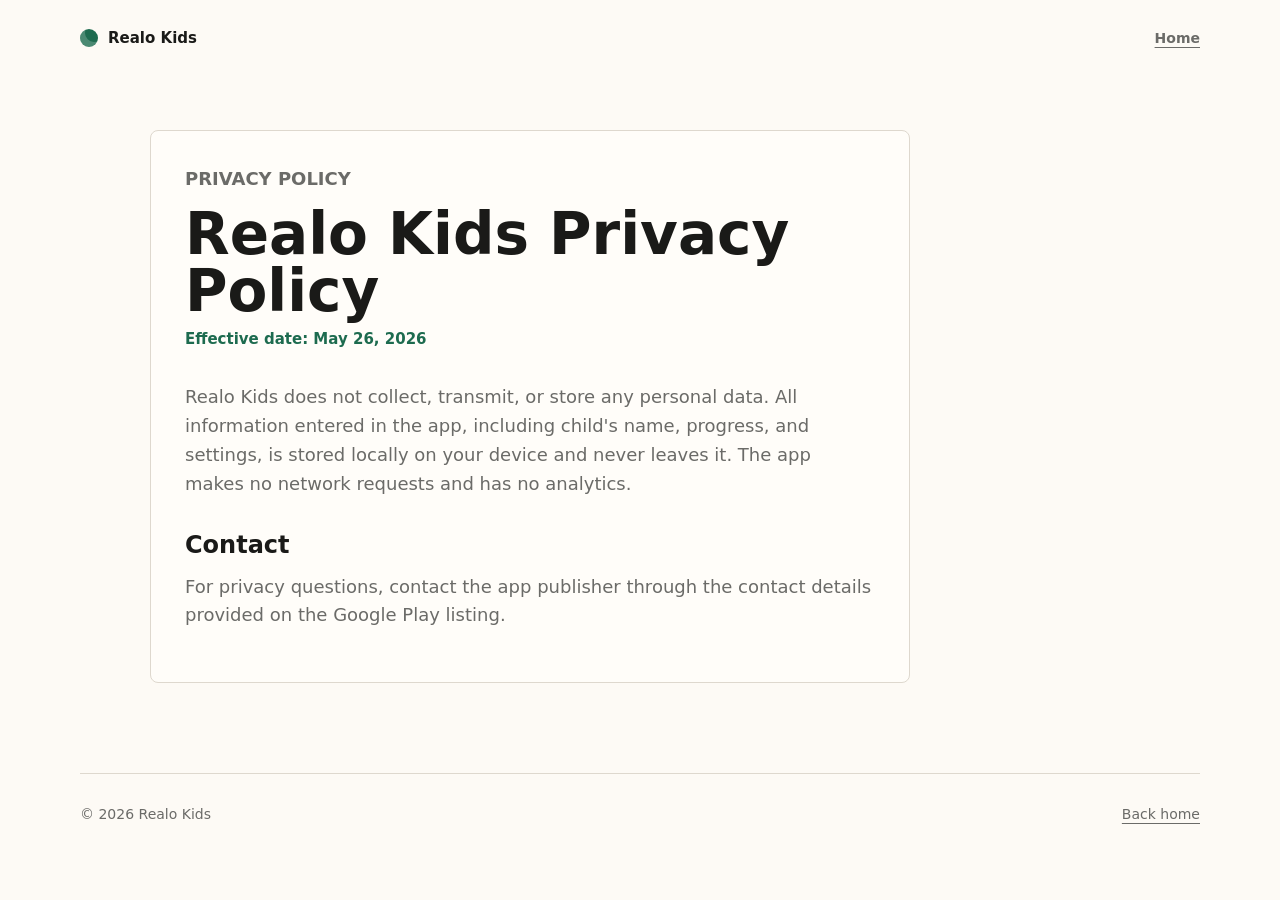
==== privacy.html @ 811e9fed "RealoKids Site before assets are ready" ====
<!doctype html>
<html lang="en">
  <head>
    <meta charset="utf-8" />
    <meta name="viewport" content="width=device-width, initial-scale=1" />
    <meta
      name="description"
      content="Privacy Policy for Realo Kids."
    />
    <title>Privacy Policy | Realo Kids</title>
    <link rel="stylesheet" href="/styles.css" />
  </head>
  <body>
    <header class="site-header" aria-label="Site header">
      <a class="brand-mark" href="/" aria-label="Realo Kids home">
        <span class="brand-dot" aria-hidden="true"></span>
        <span>Realo Kids</span>
      </a>
      <nav class="site-nav" aria-label="Main navigation">
        <a href="/">Home</a>
      </nav>
    </header>

    <main class="policy-wrap">
      <article class="policy">
        <p class="section-label">Privacy Policy</p>
        <h1>Realo Kids Privacy Policy</h1>
        <p class="policy-date">Effective date: May 26, 2026</p>

        <p>
          Realo Kids does not collect, transmit, or store any personal data. All
          information entered in the app, including child's name, progress, and
          settings, is stored locally on your device and never leaves it. The app
          makes no network requests and has no analytics.
        </p>

        <h2>Contact</h2>
        <p>
          For privacy questions, contact the app publisher through the contact
          details provided on the Google Play listing.
        </p>
      </article>
    </main>

    <footer class="site-footer">
      <span>© <span id="year"></span> Realo Kids</span>
      <a href="/">Back home</a>
    </footer>
    <script>
      document.getElementById("year").textContent = new Date().getFullYear();
    </script>
  </body>
</html>
---- styles.css ----
:root {
  --bg: #fdfaf5;
  --paper: #fffdf9;
  --text: #1a1a18;
  --muted: #6b6b68;
  --green: #1d6b4f;
  --green-soft: #e1f5ee;
  --green-line: #cfe9dd;
  --gold: #fff8e7;
  --gold-line: #e8d7a9;
  --blue-soft: #f2f7fa;
  --blue-line: #c8dae6;
  --border: #ded8ce;
  --shadow: 0 18px 50px rgba(35, 49, 42, 0.1);
  color-scheme: light;
  font-family:
    Inter, ui-sans-serif, system-ui, -apple-system, BlinkMacSystemFont, "Segoe UI",
    sans-serif;
}

* {
  box-sizing: border-box;
}

html {
  scroll-behavior: smooth;
}

body {
  margin: 0;
  background: var(--bg);
  color: var(--text);
  font-size: 16px;
  line-height: 1.6;
}

a {
  color: inherit;
}

.site-header,
.site-footer {
  width: min(1120px, calc(100% - 32px));
  margin: 0 auto;
  display: flex;
  align-items: center;
  justify-content: space-between;
  gap: 16px;
}

.site-header {
  min-height: 76px;
}

.brand-mark {
  display: inline-flex;
  align-items: center;
  gap: 10px;
  color: var(--text);
  font-size: 15px;
  font-weight: 700;
  text-decoration: none;
}

.brand-dot {
  width: 18px;
  height: 18px;
  border-radius: 50%;
  background: var(--green);
  box-shadow: inset 5px -5px 0 rgba(255, 255, 255, 0.2);
}

.site-nav {
  display: flex;
  align-items: center;
  gap: 18px;
  color: var(--muted);
  font-size: 14px;
  font-weight: 600;
}

.site-nav a,
.site-footer a,
.text-link {
  text-decoration-thickness: 1px;
  text-underline-offset: 4px;
}

.hero {
  width: min(1120px, calc(100% - 32px));
  min-height: calc(100svh - 76px);
  margin: 0 auto;
  padding: 44px 0 88px;
  display: grid;
  grid-template-columns: minmax(0, 1.05fr) minmax(320px, 0.75fr);
  align-items: center;
  gap: 56px;
}

.hero-copy {
  max-width: 660px;
}

.eyebrow,
.section-label {
  margin: 0 0 12px;
  color: var(--green);
  font-size: 12px;
  font-weight: 800;
  letter-spacing: 0;
  text-transform: uppercase;
}

h1,
h2,
p {
  margin-top: 0;
}

h1 {
  margin-bottom: 8px;
  font-size: clamp(48px, 9vw, 88px);
  line-height: 0.98;
  letter-spacing: 0;
}

h2 {
  margin-bottom: 14px;
  font-size: clamp(28px, 5vw, 44px);
  line-height: 1.08;
  letter-spacing: 0;
}

.tagline {
  max-width: 560px;
  margin-bottom: 20px;
  color: var(--green);
  font-size: clamp(21px, 4vw, 31px);
  font-weight: 700;
  line-height: 1.2;
}

.intro,
.section-narrow p,
.privacy-band p,
.policy p {
  color: var(--muted);
  font-size: 18px;
}

.play-badge {
  width: fit-content;
  min-height: 58px;
  margin-top: 12px;
  padding: 9px 16px 9px 13px;
  display: inline-flex;
  align-items: center;
  gap: 12px;
  border-radius: 8px;
  background: var(--text);
  color: white;
  text-decoration: none;
  box-shadow: 0 12px 30px rgba(26, 26, 24, 0.16);
}

.play-icon {
  width: 0;
  height: 0;
  border-top: 13px solid transparent;
  border-bottom: 13px solid transparent;
  border-left: 21px solid #ffffff;
}

.play-small,
.play-large {
  display: block;
  line-height: 1.1;
}

.play-small {
  font-size: 11px;
  font-weight: 600;
  opacity: 0.82;
}

.play-large {
  font-size: 20px;
  font-weight: 750;
}

.hero-panel {
  display: flex;
  justify-content: center;
}

.phone-shell {
  width: min(100%, 342px);
  aspect-ratio: 9 / 18.5;
  border: 10px solid #262621;
  border-radius: 38px;
  background: var(--bg);
  box-shadow: var(--shadow);
  overflow: hidden;
}

.phone-shell-main {
  transform: rotate(1.5deg);
}

.app-preview {
  height: 100%;
  padding: 44px 20px 24px;
  display: flex;
  flex-direction: column;
  align-items: center;
  background: var(--bg);
}

.buddy-face {
  width: 132px;
  height: 132px;
  margin: 14px 0 16px;
  display: grid;
  place-items: center;
  border: 1px solid var(--green-line);
  border-radius: 50%;
  background: var(--green-soft);
}

.buddy-face span {
  width: 70px;
  height: 48px;
  border-radius: 50%;
  background:
    radial-gradient(circle at 25% 38%, var(--text) 0 4px, transparent 5px),
    radial-gradient(circle at 75% 38%, var(--text) 0 4px, transparent 5px),
    radial-gradient(ellipse at 50% 76%, transparent 0 14px, var(--green) 15px 17px, transparent 18px);
}

.app-line {
  margin-bottom: 16px;
  font-size: 21px;
  font-weight: 700;
}

.mission-card {
  width: 100%;
  margin-bottom: 10px;
  padding: 14px;
  border: 1px solid var(--green-line);
  border-radius: 14px;
  background: var(--paper);
}

.mission-card span,
.mission-card strong {
  display: block;
}

.mission-card span {
  color: var(--green);
  font-size: 13px;
  font-weight: 800;
}

.mission-card strong {
  margin-top: 4px;
  font-size: 15px;
  line-height: 1.35;
}

.mission-button {
  width: 100%;
  margin-top: auto;
  padding: 15px 18px;
  border-radius: 16px;
  background: var(--green);
  color: white;
  font-size: 18px;
  font-weight: 800;
  text-align: center;
}

.section-narrow,
.screenshots,
.privacy-band,
.policy-wrap {
  width: min(980px, calc(100% - 32px));
  margin: 0 auto;
}

.section-narrow {
  padding: 40px 0 72px;
}

.section-narrow p {
  max-width: 760px;
}

.screenshots {
  padding: 24px 0 76px;
}

.section-heading {
  max-width: 700px;
  margin-bottom: 24px;
}

.screenshot-grid {
  display: grid;
  grid-template-columns: repeat(3, minmax(0, 1fr));
  gap: 18px;
}

.screenshot-card {
  margin: 0;
}

.screenshot-frame {
  aspect-ratio: 9 / 18.5;
  border: 1px solid var(--border);
  border-radius: 28px;
  background: var(--paper);
  box-shadow: 0 12px 36px rgba(35, 49, 42, 0.08);
  overflow: hidden;
}

.screenshot-frame img {
  width: 100%;
  height: 100%;
  display: block;
  object-fit: cover;
}

.screenshot-frame.is-placeholder {
  display: grid;
  place-items: center;
  padding: 22px;
}

.screenshot-placeholder {
  min-height: 160px;
  display: grid;
  place-items: center;
  align-content: center;
  gap: 6px;
  border: 1px dashed var(--border);
  border-radius: 18px;
  color: var(--muted);
  text-align: center;
}

.screenshot-placeholder strong {
  color: var(--text);
  font-size: 18px;
}

.screenshot-placeholder span {
  overflow-wrap: anywhere;
  font-size: 13px;
}

figcaption {
  padding: 10px 4px 0;
  color: var(--muted);
  font-size: 14px;
  font-weight: 650;
  text-align: center;
}

.privacy-band {
  margin-bottom: 70px;
  padding: 28px;
  display: grid;
  grid-template-columns: minmax(0, 1fr) auto;
  align-items: end;
  gap: 24px;
  border: 1px solid var(--green-line);
  border-radius: 8px;
  background: var(--green-soft);
}

.privacy-band h2 {
  font-size: clamp(26px, 5vw, 38px);
}

.privacy-band p {
  max-width: 700px;
  margin-bottom: 10px;
}

.privacy-aside {
  color: var(--green) !important;
  font-weight: 700;
}

.text-link {
  color: var(--green);
  font-weight: 800;
  white-space: nowrap;
}

.site-footer {
  min-height: 82px;
  border-top: 1px solid var(--border);
  color: var(--muted);
  font-size: 14px;
}

.policy-wrap {
  padding: 54px 0 90px;
}

.policy {
  max-width: 760px;
  padding: 34px;
  border: 1px solid var(--border);
  border-radius: 8px;
  background: var(--paper);
}

.policy h1 {
  font-size: clamp(36px, 7vw, 58px);
}

.policy h2 {
  margin-top: 34px;
  font-size: 24px;
}

.policy-date {
  margin-bottom: 32px;
  color: var(--green) !important;
  font-size: 15px !important;
  font-weight: 700;
}

@media (max-width: 820px) {
  .site-header {
    min-height: 68px;
  }

  .hero {
    min-height: auto;
    padding: 36px 0 72px;
    grid-template-columns: 1fr;
    gap: 42px;
  }

  .hero-copy {
    max-width: none;
  }

  .hero-panel {
    justify-content: flex-start;
  }

  .phone-shell {
    width: min(78vw, 320px);
  }

  .screenshot-grid {
    grid-template-columns: 1fr;
    gap: 24px;
  }

  .screenshot-card {
    max-width: 320px;
    margin: 0 auto;
    width: 100%;
  }

  .privacy-band {
    grid-template-columns: 1fr;
    padding: 22px;
  }
}

@media (max-width: 520px) {
  .site-header,
  .site-footer {
    width: min(calc(100% - 24px), 1120px);
  }

  .site-nav {
    gap: 12px;
    font-size: 13px;
  }

  .hero,
  .section-narrow,
  .screenshots,
  .privacy-band,
  .policy-wrap {
    width: min(calc(100% - 24px), 980px);
  }

  .intro,
  .section-narrow p,
  .privacy-band p,
  .policy p {
    font-size: 16px;
  }

  .play-badge {
    width: 100%;
    justify-content: center;
  }

  .policy {
    padding: 22px;
  }
}
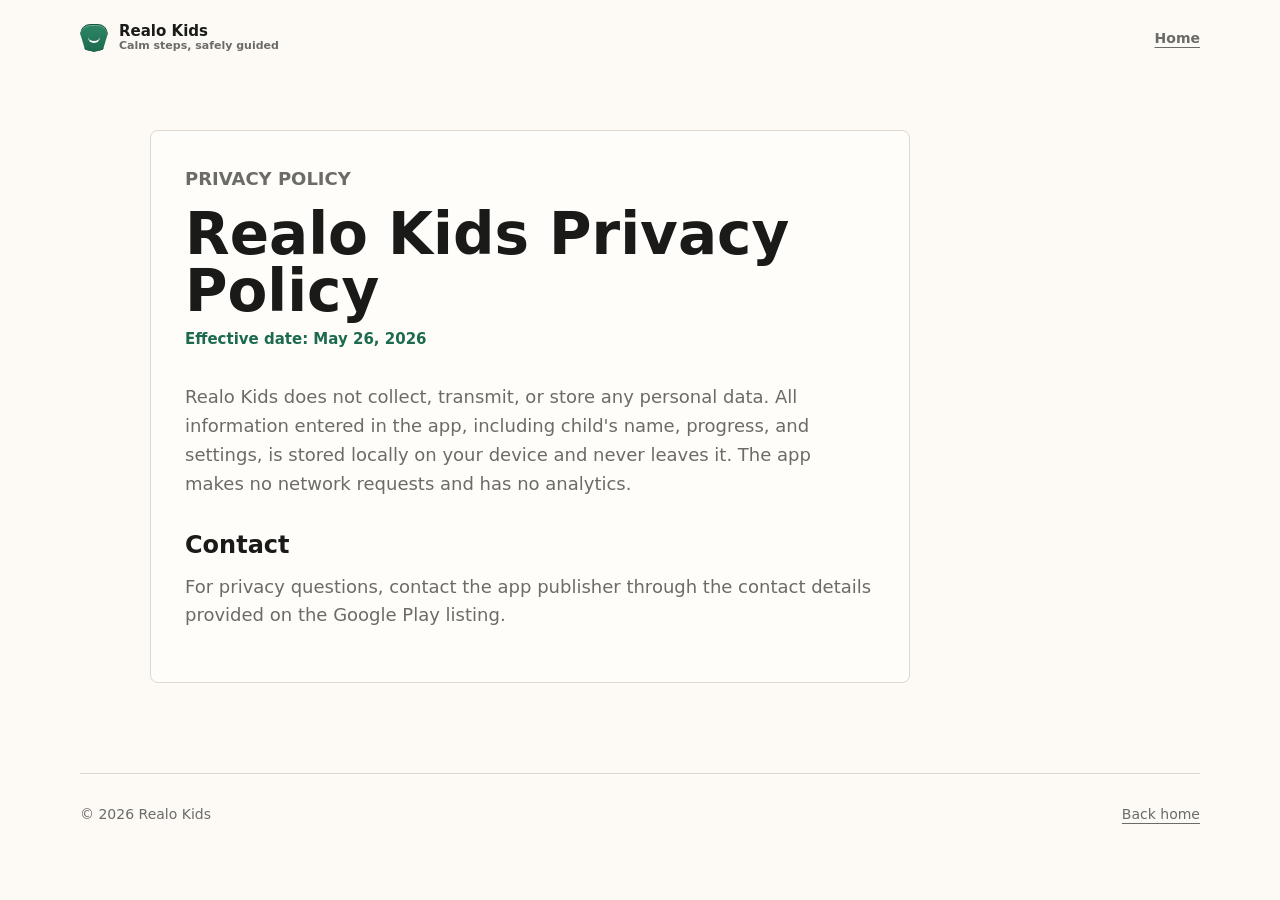
==== commit 519eaee7: "RealoKids Site with assets ready" ====
--- a/privacy.html
+++ b/privacy.html
@@ -13,8 +13,14 @@
   <body>
     <header class="site-header" aria-label="Site header">
       <a class="brand-mark" href="/" aria-label="Realo Kids home">
-        <span class="brand-dot" aria-hidden="true"></span>
-        <span>Realo Kids</span>
+        <span class="brand-symbol" aria-hidden="true">
+          <span class="brand-shield"></span>
+          <span class="brand-smile"></span>
+        </span>
+        <span class="brand-text-wrap">
+          <span class="brand-name">Realo Kids</span>
+          <span class="brand-sub">Calm steps, safely guided</span>
+        </span>
       </a>
       <nav class="site-nav" aria-label="Main navigation">
         <a href="/">Home</a>
--- a/styles.css
+++ b/styles.css
@@ -55,19 +55,54 @@
 .brand-mark {
   display: inline-flex;
   align-items: center;
-  gap: 10px;
+  gap: 11px;
   color: var(--text);
   font-size: 15px;
   font-weight: 700;
   text-decoration: none;
 }
 
-.brand-dot {
-  width: 18px;
-  height: 18px;
-  border-radius: 50%;
-  background: var(--green);
-  box-shadow: inset 5px -5px 0 rgba(255, 255, 255, 0.2);
+.brand-symbol {
+  position: relative;
+  width: 28px;
+  height: 28px;
+  display: inline-grid;
+  place-items: center;
+}
+
+.brand-shield {
+  width: 28px;
+  height: 28px;
+  border: 1px solid #16553f;
+  border-radius: 10px 10px 12px 12px;
+  background: linear-gradient(180deg, #2d8766 0%, #1d6b4f 100%);
+  clip-path: polygon(10% 0%, 90% 0%, 100% 32%, 82% 92%, 50% 100%, 18% 92%, 0% 32%);
+  box-shadow: inset 0 1px 0 rgba(255, 255, 255, 0.28);
+}
+
+.brand-smile {
+  position: absolute;
+  width: 12px;
+  height: 7px;
+  border-bottom: 2px solid #ffffff;
+  border-radius: 0 0 12px 12px;
+  transform: translateY(2px);
+}
+
+.brand-text-wrap {
+  display: inline-grid;
+  gap: 0;
+}
+
+.brand-name {
+  line-height: 1.05;
+}
+
+.brand-sub {
+  color: var(--muted);
+  font-size: 11px;
+  font-weight: 600;
+  line-height: 1.15;
 }
 
 .site-nav {
@@ -208,48 +243,76 @@
 }
 
 .app-preview {
+  position: relative;
   height: 100%;
   padding: 44px 20px 24px;
   display: flex;
   flex-direction: column;
   align-items: center;
   background: var(--bg);
+  overflow: hidden;
+}
+
+.app-screen-image {
+  position: absolute;
+  inset: 0;
+  width: 100%;
+  height: 100%;
+  object-fit: cover;
 }
 
 .buddy-face {
-  width: 132px;
-  height: 132px;
-  margin: 14px 0 16px;
+  position: relative;
+  z-index: 2;
+  width: 140px;
+  height: 140px;
+  margin: 22px 0 16px;
   display: grid;
   place-items: center;
   border: 1px solid var(--green-line);
   border-radius: 50%;
-  background: var(--green-soft);
-}
-
-.buddy-face span {
-  width: 70px;
-  height: 48px;
-  border-radius: 50%;
-  background:
-    radial-gradient(circle at 25% 38%, var(--text) 0 4px, transparent 5px),
-    radial-gradient(circle at 75% 38%, var(--text) 0 4px, transparent 5px),
-    radial-gradient(ellipse at 50% 76%, transparent 0 14px, var(--green) 15px 17px, transparent 18px);
+  background: rgba(225, 245, 238, 0.9);
+  overflow: hidden;
+  backdrop-filter: blur(1px);
+}
+
+.buddy-avatar {
+  width: 128px;
+  height: 128px;
+  object-fit: contain;
+  transform-origin: center;
+  animation: buddy-breath 5.6s ease-in-out infinite;
+}
+
+@keyframes buddy-breath {
+  0%,
+  100% {
+    transform: scale(1);
+  }
+  50% {
+    transform: scale(1.08);
+  }
 }
 
 .app-line {
+  position: relative;
+  z-index: 2;
   margin-bottom: 16px;
   font-size: 21px;
   font-weight: 700;
+  text-shadow: 0 2px 10px rgba(255, 255, 255, 0.5);
 }
 
 .mission-card {
+  position: relative;
+  z-index: 2;
   width: 100%;
   margin-bottom: 10px;
   padding: 14px;
   border: 1px solid var(--green-line);
   border-radius: 14px;
-  background: var(--paper);
+  background: rgba(255, 253, 249, 0.9);
+  backdrop-filter: blur(2px);
 }
 
 .mission-card span,
@@ -270,6 +333,8 @@
 }
 
 .mission-button {
+  position: relative;
+  z-index: 2;
   width: 100%;
   margin-top: auto;
   padding: 15px 18px;
@@ -487,6 +552,10 @@
     font-size: 13px;
   }
 
+  .brand-sub {
+    display: none;
+  }
+
   .hero,
   .section-narrow,
   .screenshots,
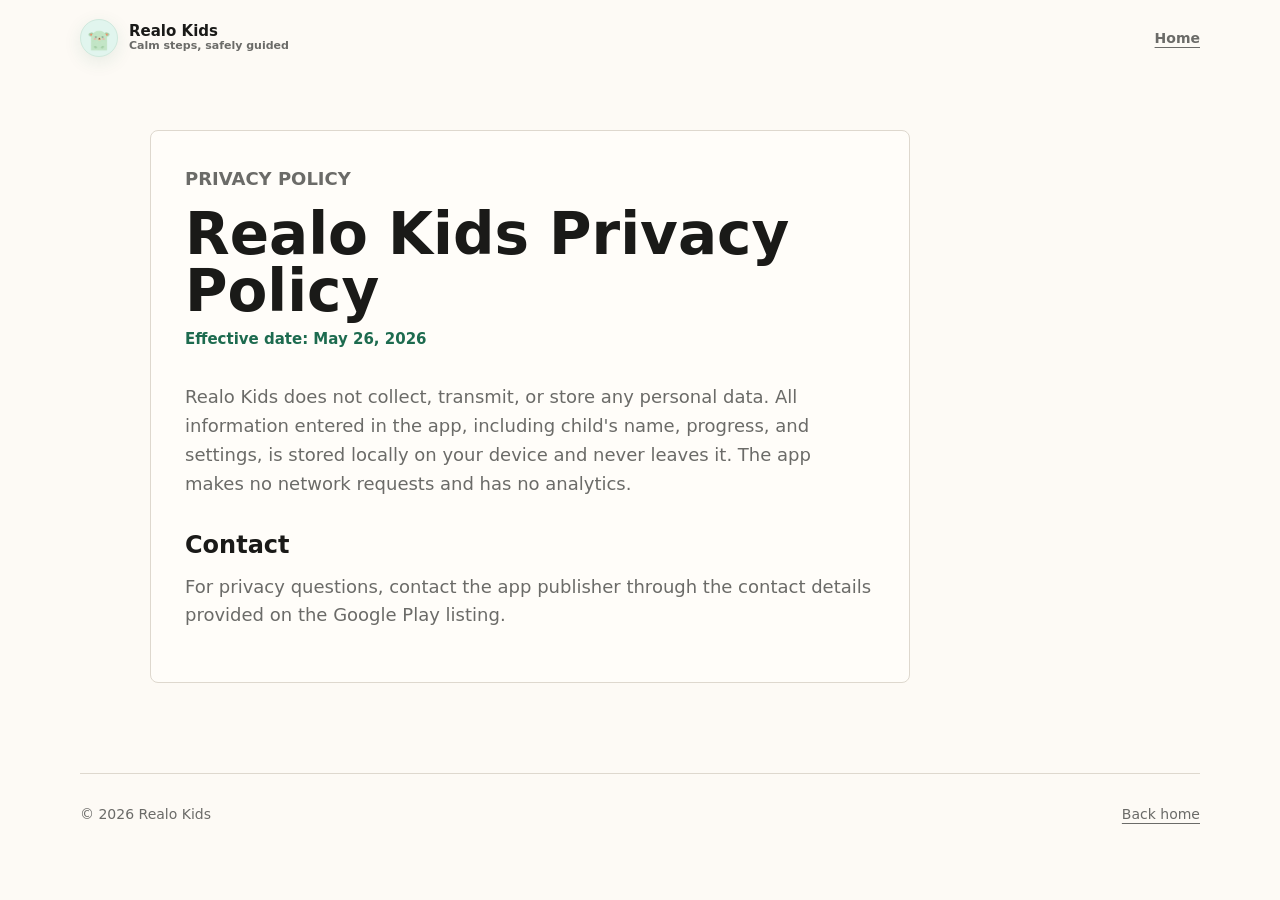
==== commit 96e3f822: "logo work, light copy changes, styles" ====
--- a/privacy.html
+++ b/privacy.html
@@ -8,14 +8,14 @@
       content="Privacy Policy for Realo Kids."
     />
     <title>Privacy Policy | Realo Kids</title>
+    <link rel="icon" href="/assets/buddy-calm.png" type="image/png" />
     <link rel="stylesheet" href="/styles.css" />
   </head>
   <body>
     <header class="site-header" aria-label="Site header">
       <a class="brand-mark" href="/" aria-label="Realo Kids home">
         <span class="brand-symbol" aria-hidden="true">
-          <span class="brand-shield"></span>
-          <span class="brand-smile"></span>
+          <img class="brand-mascot" src="/assets/buddy-calm.png" alt="" />
         </span>
         <span class="brand-text-wrap">
           <span class="brand-name">Realo Kids</span>
--- a/styles.css
+++ b/styles.css
@@ -64,29 +64,23 @@
 
 .brand-symbol {
   position: relative;
+  width: 38px;
+  height: 38px;
+  display: inline-grid;
+  place-items: center;
+  border: 1px solid var(--green-line);
+  border-radius: 50%;
+  background: var(--green-soft);
+  box-shadow: 0 5px 18px rgba(29, 107, 79, 0.1);
+  overflow: hidden;
+}
+
+.brand-mascot {
   width: 28px;
   height: 28px;
-  display: inline-grid;
-  place-items: center;
-}
-
-.brand-shield {
-  width: 28px;
-  height: 28px;
-  border: 1px solid #16553f;
-  border-radius: 10px 10px 12px 12px;
-  background: linear-gradient(180deg, #2d8766 0%, #1d6b4f 100%);
-  clip-path: polygon(10% 0%, 90% 0%, 100% 32%, 82% 92%, 50% 100%, 18% 92%, 0% 32%);
-  box-shadow: inset 0 1px 0 rgba(255, 255, 255, 0.28);
-}
-
-.brand-smile {
-  position: absolute;
-  width: 12px;
-  height: 7px;
-  border-bottom: 2px solid #ffffff;
-  border-radius: 0 0 12px 12px;
-  transform: translateY(2px);
+  display: block;
+  object-fit: contain;
+  transform: translateY(1px);
 }
 
 .brand-text-wrap {
@@ -266,7 +260,7 @@
   z-index: 2;
   width: 140px;
   height: 140px;
-  margin: 22px 0 16px;
+  margin: 2px 0 16px;
   display: grid;
   place-items: center;
   border: 1px solid var(--green-line);
@@ -383,9 +377,10 @@
 
 .screenshot-frame {
   aspect-ratio: 9 / 18.5;
+  padding: 10px;
   border: 1px solid var(--border);
   border-radius: 28px;
-  background: var(--paper);
+  background: #f2eee7;
   box-shadow: 0 12px 36px rgba(35, 49, 42, 0.08);
   overflow: hidden;
 }
@@ -394,7 +389,10 @@
   width: 100%;
   height: 100%;
   display: block;
-  object-fit: cover;
+  object-fit: contain;
+  object-position: top center;
+  border-radius: 20px;
+  background: #ffffff;
 }
 
 .screenshot-frame.is-placeholder {
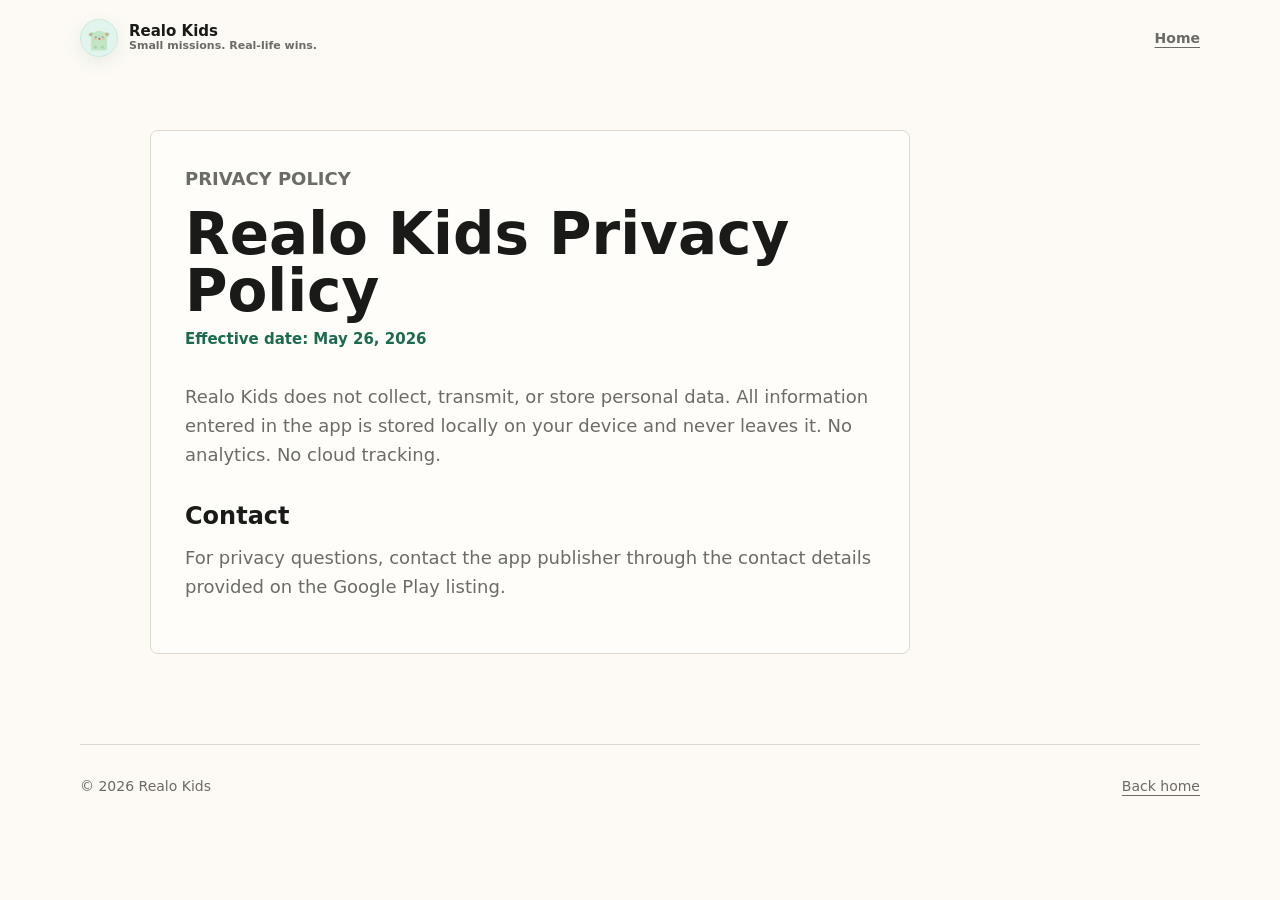
==== commit af3f3f6c: "copy: brand positioning refinements" ====
--- a/privacy.html
+++ b/privacy.html
@@ -19,7 +19,7 @@
         </span>
         <span class="brand-text-wrap">
           <span class="brand-name">Realo Kids</span>
-          <span class="brand-sub">Calm steps, safely guided</span>
+          <span class="brand-sub">Small missions. Real-life wins.</span>
         </span>
       </a>
       <nav class="site-nav" aria-label="Main navigation">
@@ -34,10 +34,9 @@
         <p class="policy-date">Effective date: May 26, 2026</p>
 
         <p>
-          Realo Kids does not collect, transmit, or store any personal data. All
-          information entered in the app, including child's name, progress, and
-          settings, is stored locally on your device and never leaves it. The app
-          makes no network requests and has no analytics.
+          Realo Kids does not collect, transmit, or store personal data. All
+          information entered in the app is stored locally on your device and
+          never leaves it. No analytics. No cloud tracking.
         </p>
 
         <h2>Contact</h2>
--- a/styles.css
+++ b/styles.css
@@ -258,9 +258,9 @@
 .buddy-face {
   position: relative;
   z-index: 2;
-  width: 140px;
-  height: 140px;
-  margin: 2px 0 16px;
+  width: 135px;
+  height: 135px;
+  margin: -10px 0 16px;
   display: grid;
   place-items: center;
   border: 1px solid var(--green-line);
@@ -271,8 +271,8 @@
 }
 
 .buddy-avatar {
-  width: 128px;
-  height: 128px;
+  width: 122px;
+  height: 122px;
   object-fit: contain;
   transform-origin: center;
   animation: buddy-breath 5.6s ease-in-out infinite;
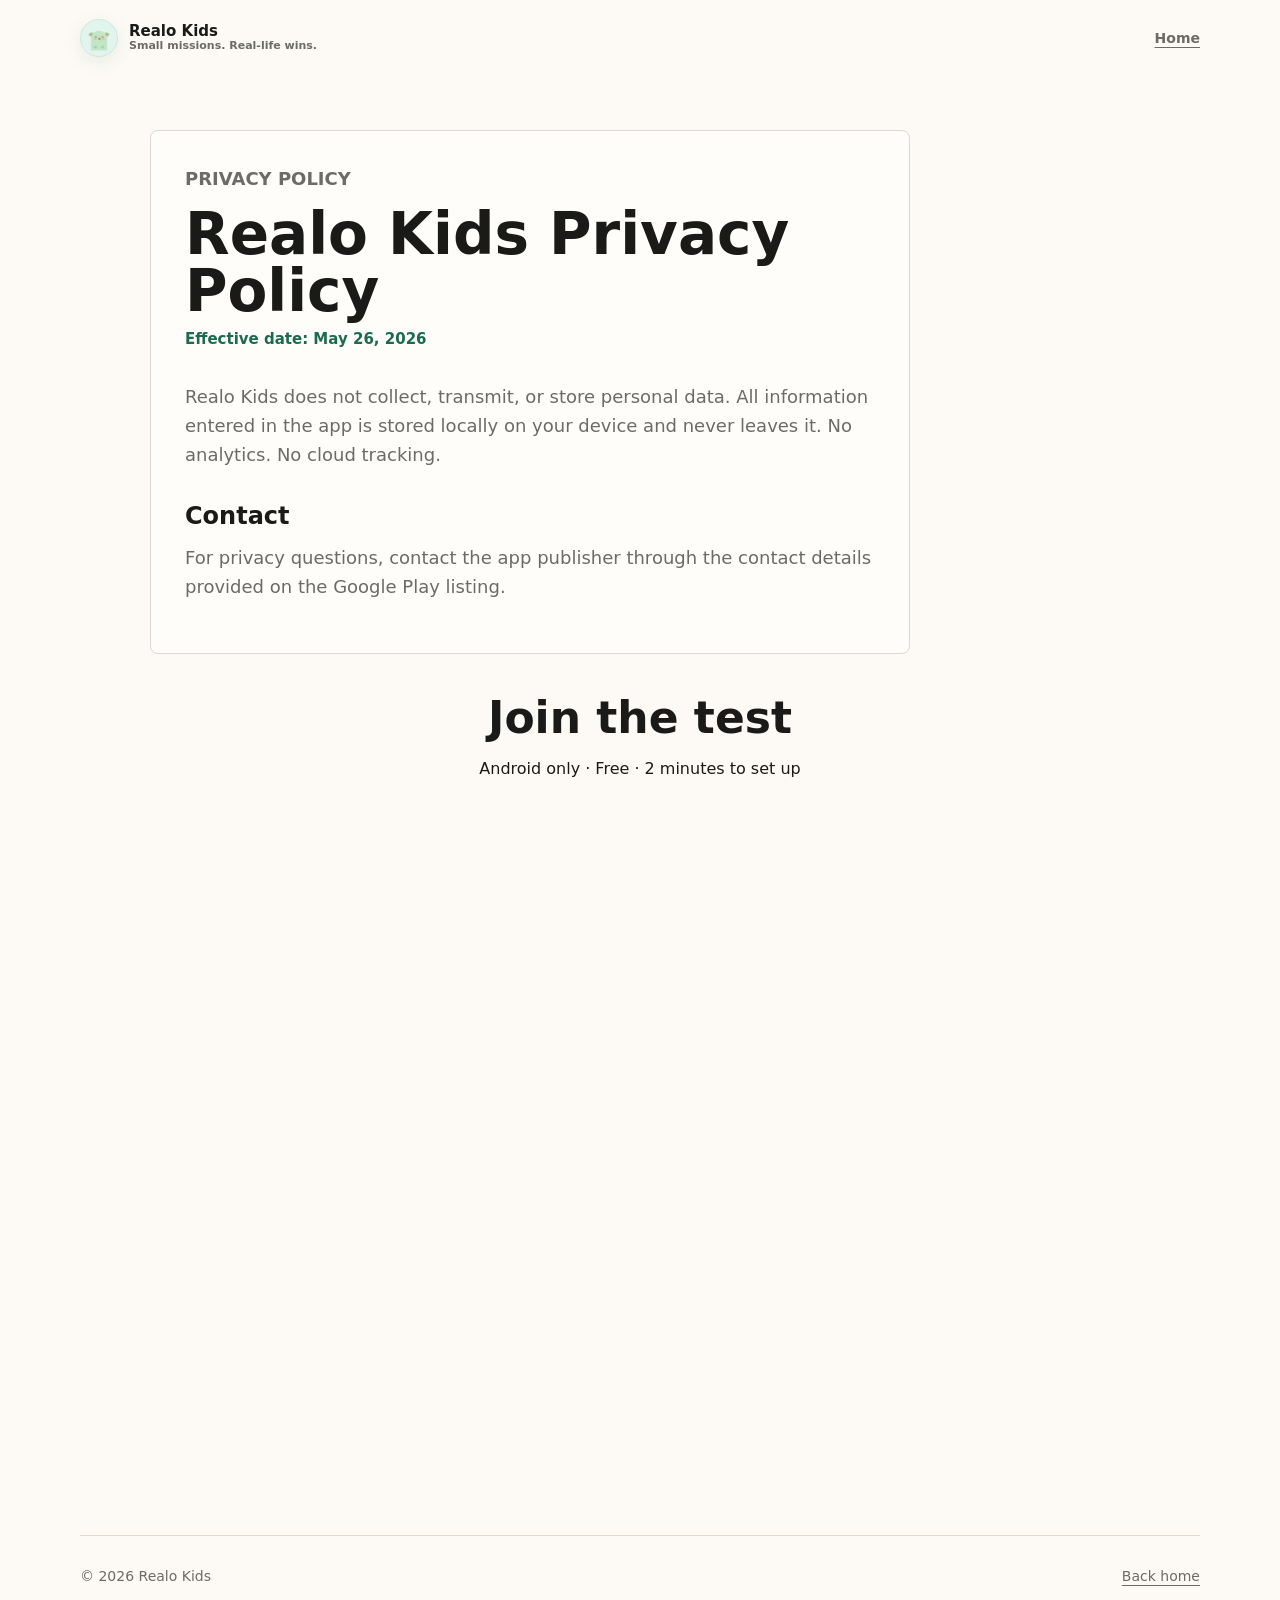
==== commit 28325288: "add google form" ====
--- a/privacy.html
+++ b/privacy.html
@@ -45,6 +45,20 @@
           details provided on the Google Play listing.
         </p>
       </article>
+      <section id="join" style="padding: 40px 20px; text-align: center;">
+  <h2>Join the test</h2>
+  <p>Android only · Free · 2 minutes to set up</p>
+  <iframe
+    src="https://forms.gle/PuP5ZFgWwbwXjJVG6"
+    width="100%"
+    height="600"
+    frameborder="0"
+    marginheight="0"
+    marginwidth="0"
+    style="max-width: 600px;">
+    Loading…
+  </iframe>
+</section>
     </main>
 
     <footer class="site-footer">
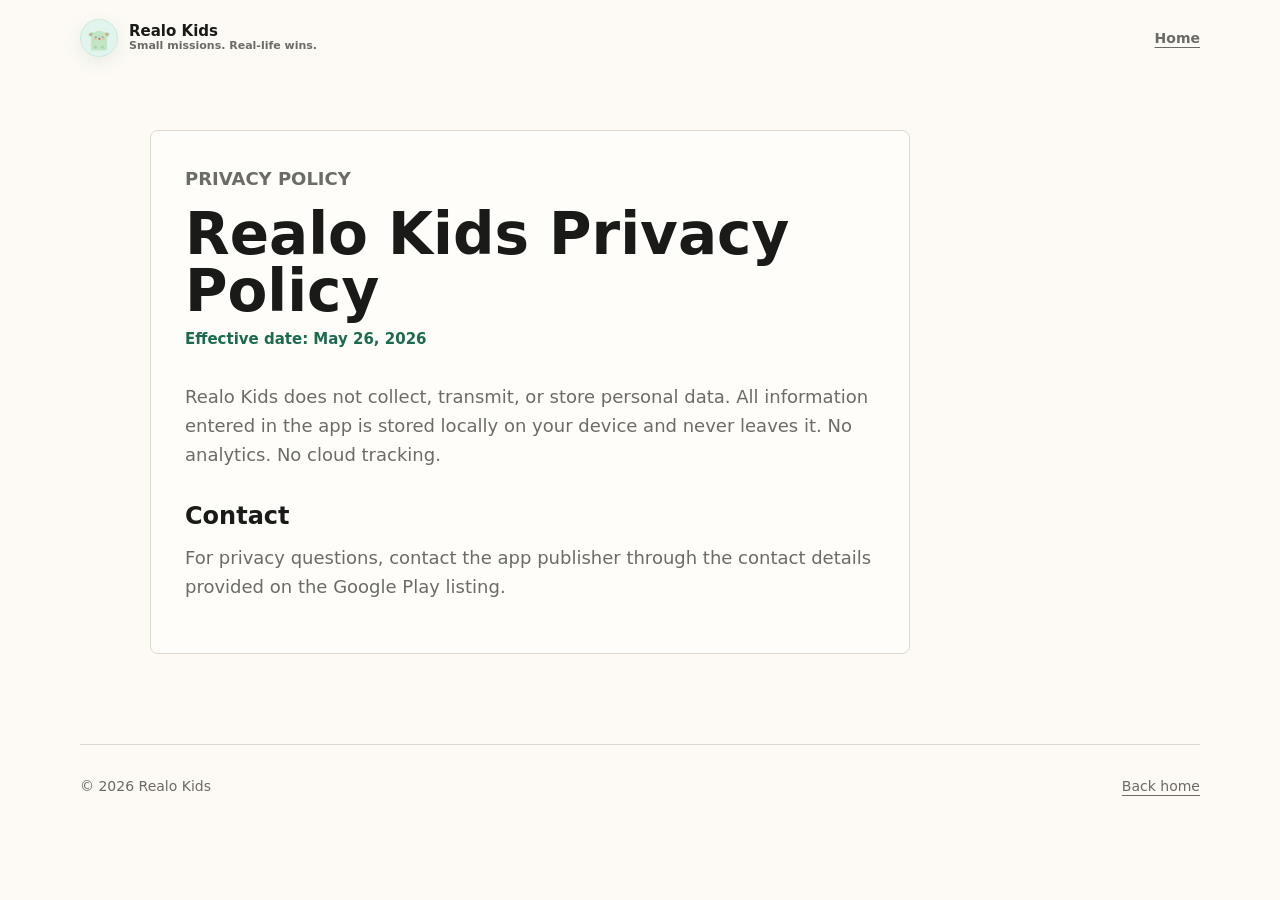
==== commit 45669059: "move  google form" ====
--- a/privacy.html
+++ b/privacy.html
@@ -45,20 +45,6 @@
           details provided on the Google Play listing.
         </p>
       </article>
-      <section id="join" style="padding: 40px 20px; text-align: center;">
-  <h2>Join the test</h2>
-  <p>Android only · Free · 2 minutes to set up</p>
-  <iframe
-    src="https://forms.gle/PuP5ZFgWwbwXjJVG6"
-    width="100%"
-    height="600"
-    frameborder="0"
-    marginheight="0"
-    marginwidth="0"
-    style="max-width: 600px;">
-    Loading…
-  </iframe>
-</section>
     </main>
 
     <footer class="site-footer">
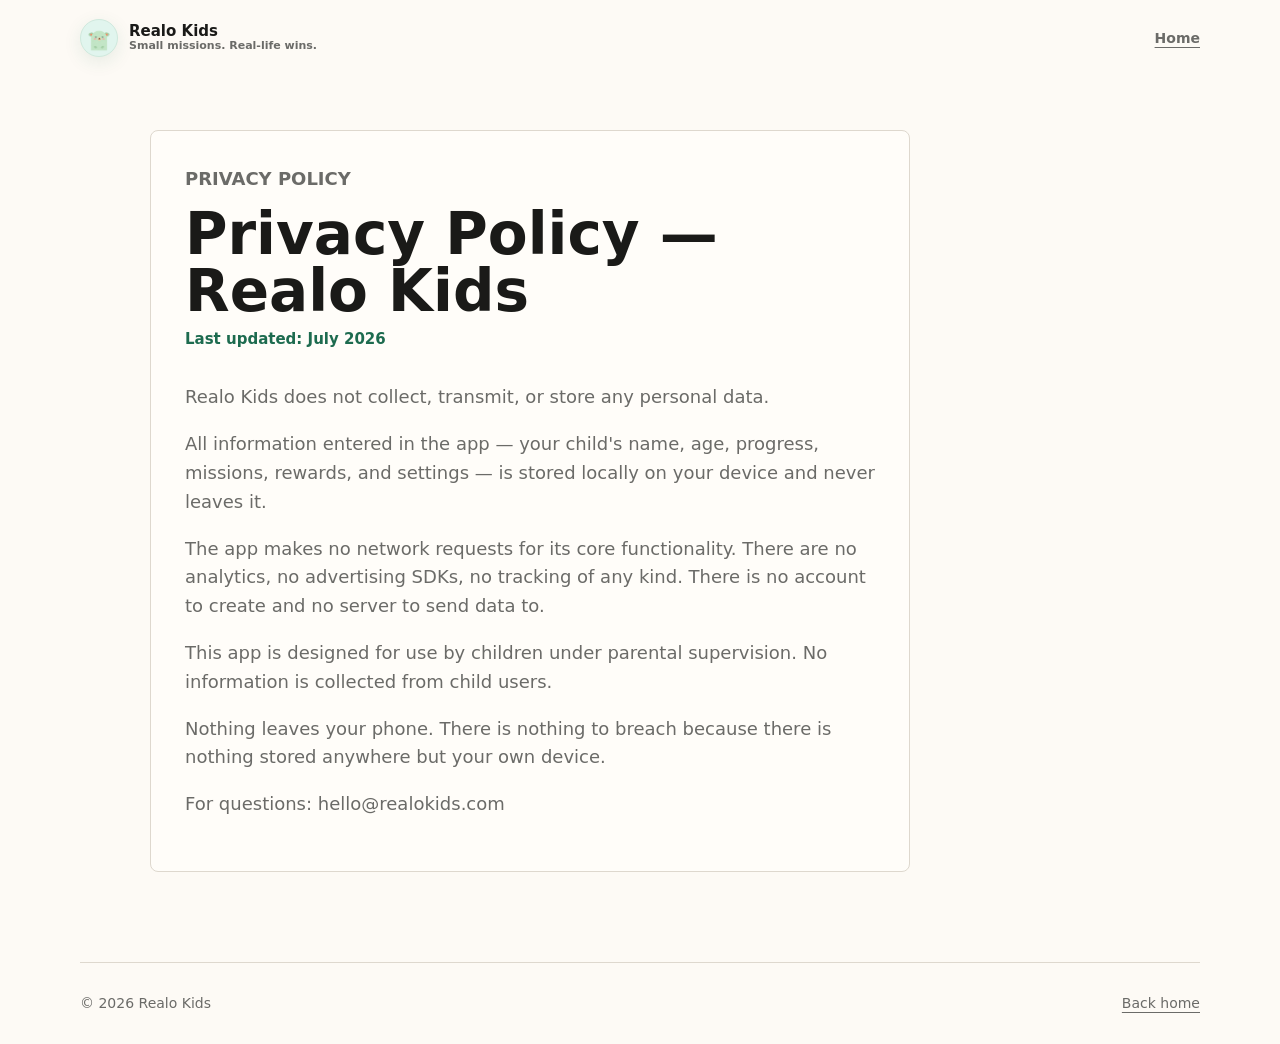
==== commit 1a334d1e: "Major copy change" ====
--- a/privacy.html
+++ b/privacy.html
@@ -30,19 +30,37 @@
     <main class="policy-wrap">
       <article class="policy">
         <p class="section-label">Privacy Policy</p>
-        <h1>Realo Kids Privacy Policy</h1>
-        <p class="policy-date">Effective date: May 26, 2026</p>
+        <h1>Privacy Policy — Realo Kids</h1>
+        <p class="policy-date">Last updated: July 2026</p>
 
         <p>
-          Realo Kids does not collect, transmit, or store personal data. All
-          information entered in the app is stored locally on your device and
-          never leaves it. No analytics. No cloud tracking.
+          Realo Kids does not collect, transmit, or store any personal data.
         </p>
 
-        <h2>Contact</h2>
         <p>
-          For privacy questions, contact the app publisher through the contact
-          details provided on the Google Play listing.
+          All information entered in the app — your child's name, age, progress,
+          missions, rewards, and settings — is stored locally on your device and
+          never leaves it.
+        </p>
+
+        <p>
+          The app makes no network requests for its core functionality. There
+          are no analytics, no advertising SDKs, no tracking of any kind. There
+          is no account to create and no server to send data to.
+        </p>
+
+        <p>
+          This app is designed for use by children under parental supervision.
+          No information is collected from child users.
+        </p>
+
+        <p>
+          Nothing leaves your phone. There is nothing to breach because there is
+          nothing stored anywhere but your own device.
+        </p>
+
+        <p>
+          For questions: hello@realokids.com
         </p>
       </article>
     </main>
--- a/styles.css
+++ b/styles.css
@@ -217,6 +217,15 @@
   font-weight: 750;
 }
 
+.play-note {
+  max-width: 420px;
+  margin: 12px 0 0;
+  color: var(--muted);
+  font-size: 14px;
+  font-weight: 600;
+  line-height: 1.45;
+}
+
 .hero-panel {
   display: flex;
   justify-content: center;
@@ -224,10 +233,9 @@
 
 .phone-shell {
   width: min(100%, 342px);
-  aspect-ratio: 9 / 18.5;
-  border: 10px solid #262621;
-  border-radius: 38px;
-  background: var(--bg);
+  aspect-ratio: 1280 / 2856;
+  border-radius: 42px;
+  background: transparent;
   box-shadow: var(--shadow);
   overflow: hidden;
 }
@@ -239,11 +247,10 @@
 .app-preview {
   position: relative;
   height: 100%;
-  padding: 44px 20px 24px;
   display: flex;
   flex-direction: column;
   align-items: center;
-  background: var(--bg);
+  background: transparent;
   overflow: hidden;
 }
 
@@ -252,27 +259,30 @@
   inset: 0;
   width: 100%;
   height: 100%;
-  object-fit: cover;
+  object-fit: contain;
 }
 
 .buddy-face {
-  position: relative;
+  position: absolute;
+  top: clamp(24px, 4.3%, 34px);
+  left: 50%;
   z-index: 2;
-  width: 135px;
-  height: 135px;
-  margin: -10px 0 16px;
+  width: clamp(124px, 42%, 148px);
+  height: clamp(132px, 18.5%, 156px);
+  margin: 0;
   display: grid;
   place-items: center;
-  border: 1px solid var(--green-line);
-  border-radius: 50%;
-  background: rgba(225, 245, 238, 0.9);
+  border: 0;
+  border-radius: 48% 48% 42% 42%;
+  background: #fbfaf6;
   overflow: hidden;
-  backdrop-filter: blur(1px);
+  box-shadow: 0 0 0 clamp(12px, 4.5%, 16px) #fbfaf6;
+  transform: translateX(-50%);
 }
 
 .buddy-avatar {
-  width: 122px;
-  height: 122px;
+  width: 92%;
+  height: 92%;
   object-fit: contain;
   transform-origin: center;
   animation: buddy-breath 5.6s ease-in-out infinite;
@@ -340,6 +350,21 @@
   text-align: center;
 }
 
+.feature-graphic {
+  width: min(1024px, calc(100% - 32px));
+  margin: -16px auto 72px;
+}
+
+.feature-graphic img {
+  width: 100%;
+  height: auto;
+  display: block;
+  border: 1px solid var(--gold-line);
+  border-radius: 10px;
+  background: var(--gold);
+  box-shadow: 0 18px 48px rgba(80, 92, 54, 0.12);
+}
+
 .section-narrow,
 .screenshots,
 .privacy-band,
@@ -368,20 +393,23 @@
 .screenshot-grid {
   display: grid;
   grid-template-columns: repeat(3, minmax(0, 1fr));
-  gap: 18px;
+  gap: 26px;
 }
 
 .screenshot-card {
   margin: 0;
+  padding: 12px;
+  border: 1px solid var(--border);
+  border-radius: 8px;
+  background: var(--paper);
+  box-shadow: 0 12px 32px rgba(35, 49, 42, 0.08);
 }
 
 .screenshot-frame {
-  aspect-ratio: 9 / 18.5;
-  padding: 10px;
-  border: 1px solid var(--border);
-  border-radius: 28px;
-  background: #f2eee7;
-  box-shadow: 0 12px 36px rgba(35, 49, 42, 0.08);
+  aspect-ratio: 1280 / 2856;
+  border: 1px solid rgba(222, 216, 206, 0.7);
+  border-radius: 6px;
+  background: #fbfaf6;
   overflow: hidden;
 }
 
@@ -389,10 +417,12 @@
   width: 100%;
   height: 100%;
   display: block;
-  object-fit: contain;
+  object-fit: cover;
   object-position: top center;
-  border-radius: 20px;
-  background: #ffffff;
+  border-radius: 6px;
+  background: transparent;
+  transform: scale(1.035);
+  transform-origin: top center;
 }
 
 .screenshot-frame.is-placeholder {
@@ -424,11 +454,27 @@
 }
 
 figcaption {
-  padding: 10px 4px 0;
+  min-height: 86px;
+  padding: 14px 4px 2px;
+  display: grid;
+  align-content: start;
+  gap: 5px;
   color: var(--muted);
   font-size: 14px;
-  font-weight: 650;
   text-align: center;
+}
+
+figcaption strong {
+  color: var(--text);
+  font-size: 16px;
+  font-weight: 750;
+  line-height: 1.25;
+}
+
+figcaption span {
+  max-width: 25ch;
+  margin: 0 auto;
+  line-height: 1.35;
 }
 
 .privacy-band {
@@ -522,6 +568,10 @@
     width: min(78vw, 320px);
   }
 
+  .feature-graphic {
+    margin: -28px auto 60px;
+  }
+
   .screenshot-grid {
     grid-template-columns: 1fr;
     gap: 24px;
@@ -555,6 +605,7 @@
   }
 
   .hero,
+  .feature-graphic,
   .section-narrow,
   .screenshots,
   .privacy-band,
@@ -562,6 +613,10 @@
     width: min(calc(100% - 24px), 980px);
   }
 
+  .feature-graphic {
+    margin-bottom: 52px;
+  }
+
   .intro,
   .section-narrow p,
   .privacy-band p,
